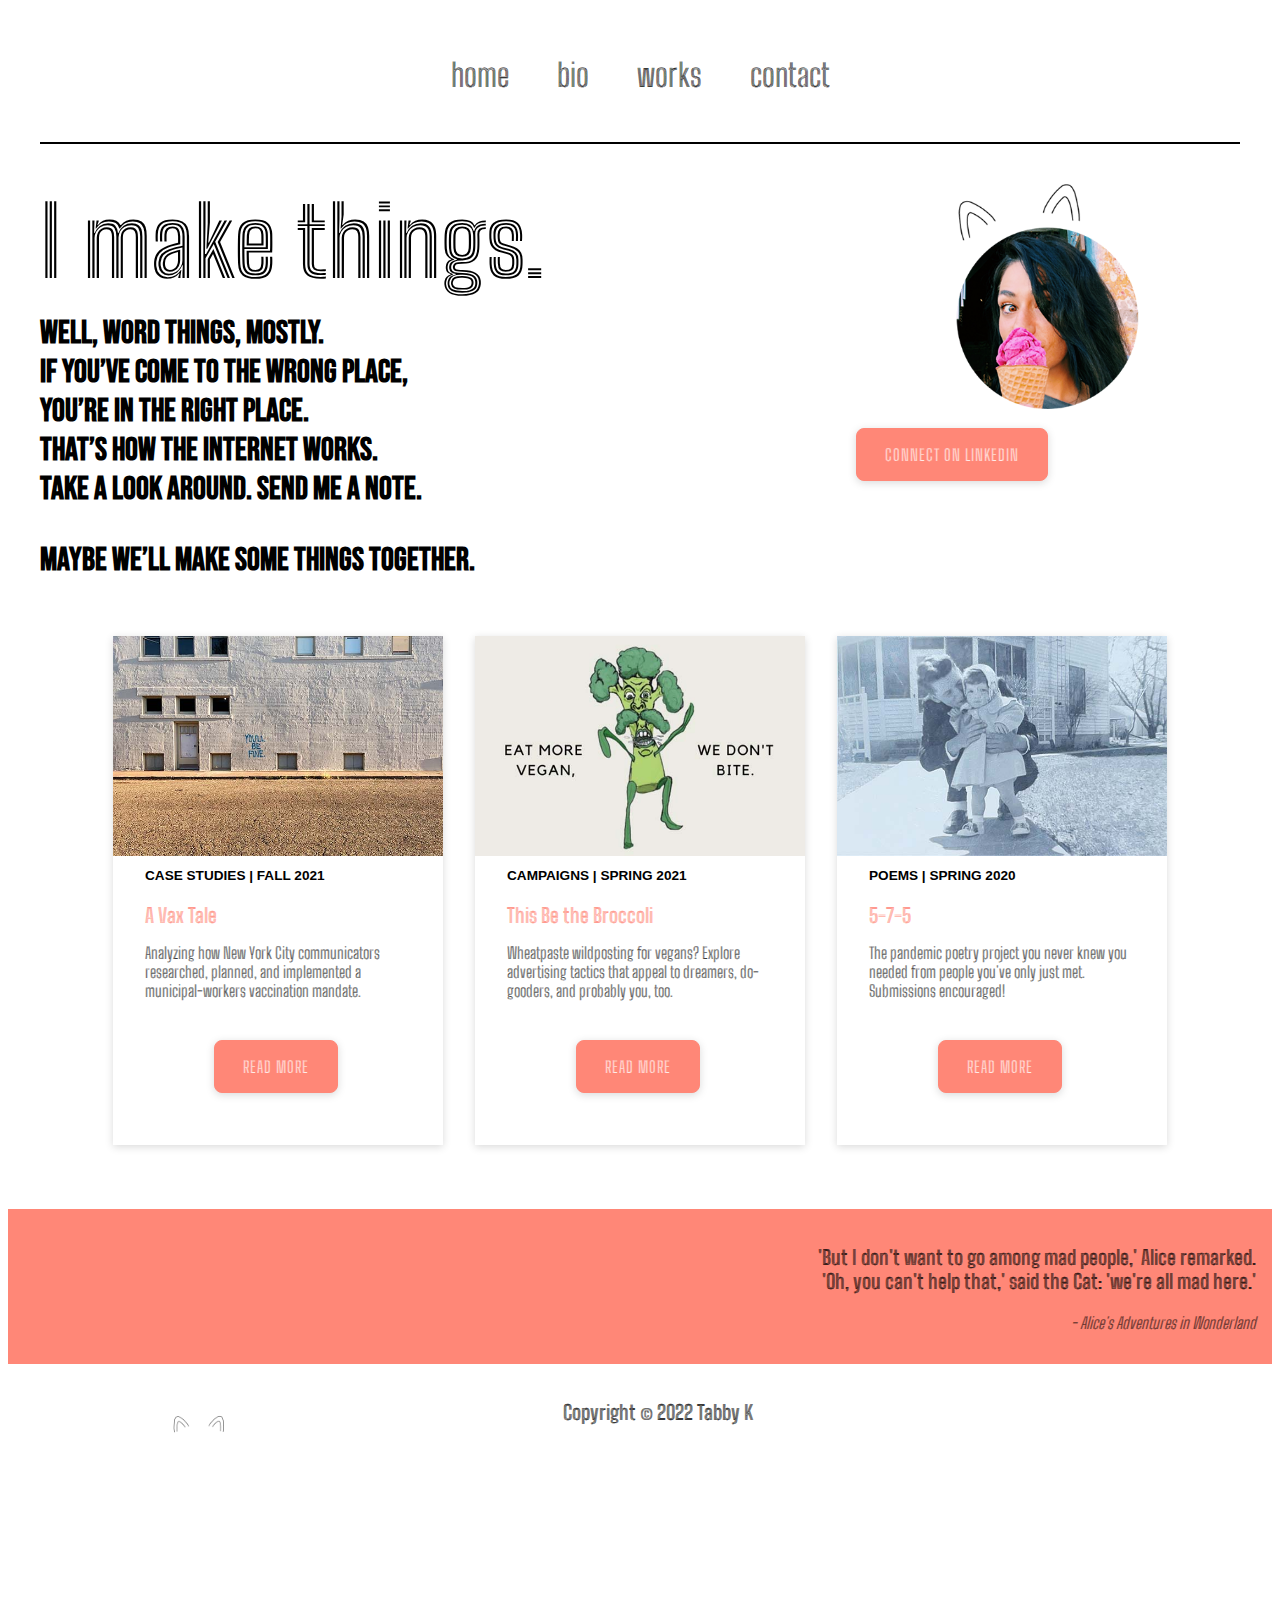
==== index.html @ b85fc355 "ini" ====
<!doctype html>
<html lang="en">
<head>
    <meta charset="UTF-8">
    <title>Tabby K | Home</title>

<!-- Fonts -->
        <link rel="preconnect" href="https://fonts.googleapis.com">
        <link rel="preconnect" href="https://fonts.gstatic.com" crossorigin>
        <link href="https://fonts.googleapis.com/css2?family=Bebas+Neue&family=Big+Shoulders+Inline+Text:wght@100;500&display=swap" rel="stylesheet">
        <link rel="stylesheet" href="css/final.css">

<!-- Global site tag (gtag.js) - Google Analytics -->
        <script async src="https://www.googletagmanager.com/gtag/js?id=G-5NVW3VZ8PC"></script>
        <script>
        window.dataLayer = window.dataLayer || [];
        function gtag(){dataLayer.push(arguments);}
        gtag('js', new Date());

        gtag('config', 'G-5NVW3VZ8PC');
        </script>
</head>

<body>
<div class="container">  
    
<!-- Navigation -->
    <nav>
        <ul>
            <li><a href="index.html">home</a></li>
            <li><a href="biography.html">bio</a></li>
            <li><a href="works.html">works</a></li>
            <li><a href="contact.html">contact</a></li>
        </ul>
    </nav>

<!-- Page Intro -->
    <section class="col-span-8">
      <p><h1>I make things.</h1></p>
      <p><h2>Well, word things, mostly.<br>
        If you’ve come to the wrong place,<br> 
        you’re in the right place.<br>
        That’s how the internet works.<br> 
        Take a look around. Send me a note.<h2></p>
      
        <p><h2>Maybe we’ll make some things together.</h2></p>
    </section>

<!-- Intro Image-->
    <aside class="col-span-4">
      <p><img src="images/home_cat_ears.png" alt="Ice Cream Portrait"></p>
        <p><a href="https://www.linkedin.com/in/tabbyk/" target="_blank" class="button">  Connect on LinkedIn</a></p>
    </aside>

<!-- Featured Work -->
<section class="rotating-section">
    <div class="card">
        <img src="images/home_befine.jpg" alt="We'll Be Fine - graffiti">
        <h4 class="card-mini-text">Case Studies | Fall 2021</h4>
        <h3 class="card-title">A Vax Tale</h3>
        <p class="card-text">Analyzing how New York City communicators researched, planned, and implemented a municipal-workers vaccination mandate.<p>
       <a href="documents/1-12 - A Vax Tale - Case Study.pdf" class="button"> Read More</a>
    </div>

    <div class="card">
        <img src="images/home_brocc.jpg" alt="Angry Broccoli">
        <h4 class="card-mini-text">Campaigns | Spring 2021</h4>
        <h3 class="card-title">This Be the Broccoli</h3>
        <p class="card-text">Wheatpaste wildposting for vegans? Explore advertising tactics that appeal to dreamers, do-gooders, and probably you, too.<p>
        <a href="documents/Final Project - Rutabagas.pdf" class="button"> Read More</a>
    </div>

    <div class="card">
        <img src="images/home_mombaby.jpg" alt="Mom Baby">
        <h4 class="card-mini-text">Poems | Spring 2020</h4>
        <h3 class="card-title">5-7-5</h3>
        <p class="card-text">The pandemic poetry project
            you never knew you needed from people you've only just met. Submissions encouraged!<p>
        <a href="#" class="button"> Read More</a>
    </div>
</section>
</div><!--container closes-->

<!-- Quote -->
<div class="container-lg">
    <section>
        <p><h3>'But I don't want to go among mad people,' Alice remarked.<br>
            'Oh, you can't help that,' said the Cat: 'we're all mad here.'</h3></p>
        <p><em>- Alice's Adventures in Wonderland</em></p>
    </section>
</div><!--container closes-->

<!-- Footer -->
<div class="footer-container">
    <div class="footer">
        <a href="index.html">
            <img src="images/kat.png" alt="Cat Ears Logo" style="width:100px;height:100px;">
        </a>
    <div class="footer">
    
    <div class="footer-heading footer-1">
            <h3>Copyright © 2022 Tabby K</h3>
    </div>
</div><!--container closes-->
</body>
</html>
---- css/final.css ----
:root {
    --primary-color: #FF8777;
    --second-color: #000000;
    --neutral-grey: #767676;
    --neutral-light: #ffffff;
}
*{
    box-sizing: border-box;
    font-family: 'Bebas Neue', cursive;
    font-family: 'Big Shoulders Inline Text', cursive;
}
body {
    margin: 0.5;
    }
header {
    background-color:var(--neutral-grey);
    color: var(--second-color);
    padding: 2rem;
    font-family: 'Big Shoulders Inline Text', cursive;
    font-size: 2.5rem;
    }
h1 {
font-size: 6rem;
font-family: 'Big Shoulders Inline Text', cursive;
display:inline; 
}
h2 {
font-size: 2rem;
font-family: 'Bebas Neue', cursive;
display:inline; 
}
h3 {
font-size: 1.25rem;
}
h4 {
font-size: .85rem;
font-family: Arial, Helvetica, sans-serif;
text-transform: uppercase
}
h5 {
    font-size: 1rem;
    font-family: Arial, Helvetica, sans-serif;
    }
img {
    max-width: 100%;
}
a:link, a:visited {
    color:black;
    text-decoration: none;
}
.adjust-line-height {
    line-height: .5rem;
  }

/****** Layout ******/
.container > * {
    grid-column: span 12;
}
.container {
    background-color: white;
    display: grid;
    gap: 1.5rem;
    grid-template-columns: repeat(12, 1fr);
    margin: 0 auto;
    width: min(95%, 75rem);
}
.flex-container {
    @media (min-width: 56.25em){
      display: flex;  
    }
  }
.container-lg > * {
    grid-column: span 12;
    background-color: var(--primary-color);
    padding: 1rem;
    margin-top: 3rem;
    text-align: right;
}
.footer-container {
    background-color: var(--neutral-light);
    padding: 1rem;
}
.footer {
    width:  80%;
    height: 40vh;
    background-color: var(--neutral-light);
    color: var(--second-color);
    display: flex;
    justify-content:center;
    flex: wrap;
    margin: 0 auto;
}
.footer-heading{
    display: flex;
    flex-direction: column;
    margin-right: 4rem;
}
.footer-heading h3 {
    margin-bottom: 2rem;
}
.footer-heading a {
    color: var(--second-color);
    text-decoration: none;
    margin-bottom: 0.5rem;
}
.footer-heading a:hover {
    color: var(--primary-color);
    transition: 0.3s ease-out;
}
.row {
    display: flex;
    flex-wrap: wrap;
    padding: 0 4px;
  }
.column {
    flex: 25%;
    max-width: 25%;
    padding: 0 4px;
  } 
.column img {
    margin-top: 8px;
    vertical-align: middle;
    width: 100%;
  }
  
/****** Navigation Using Flexbox ******/
nav{
    background-color: white;
    padding: 2rem 3rem;
    display: flex;
    justify-content: center;
    position: sticky;
    top: 0;
    border-bottom-style: solid;
    border-bottom-color: var(--second-color);
    border-bottom-width: .125rem;
}
nav ul {
    margin: 0;
    padding: 0;
    list-style: none;
    display: flex;
    flex-flow: row wrap;
}
nav li{
    margin:0 0.5rem;
}
nav a:link, nav a:visited {
    color: black;
    text-decoration: none;
    font-size: 2rem;
    padding: 1rem;
    display: block;
}
nav a:hover {
    background-color: white;
    color: var(--primary-color);
}

/****** Components ******/
.button:link, .button:visited {
    display: inline-block;
    text-align: center;
    text-decoration: none;
    color: var(--neutral-light);
    background-color:var(--primary-color);
    padding: 1rem 1.75rem;
    text-transform: uppercase;
    letter-spacing: 1px;
    border-radius: .5rem;
    border: 1px solid var(--primary-color);
    box-shadow: 0 .125rem .5rem rgba(0, 0, 0, .15);
    margin: 0 .25rem .25rem 0;
    transition: 0.5s ease-in-out;
    margin-top: auto;
    align-self: flex-start;
}
.button:hover {
    background-color: transparent;
    color: var(--second-color);
}
.card {
    text-align: center;
    margin: 1rem;
    padding-bottom: 2rem;
    box-shadow: 0 .125rem .5rem rgba(0, 0, 0, .15);
    display: flex;
    flex-direction: column;
}
.card-title {
    margin: 0.75rem 0 0 0;
    padding: 0 2rem 0.5rem;
    text-align: left;
    color: var(--primary-color);
}
.card-mini-text {
    margin: 0.75rem 0 0 0;
    padding: 0 2rem 0.5rem;
    text-transform: uppercase;
    text-align: left;
}
.card-text {
    margin: 0.5rem 0 1rem 0;
    padding: 0 2rem 0.5rem; 
    text-align: left;   
}
.contact-title{
    margin-top: 6rem;
    color: var(--primary-color);
    text-transform: uppercase;
    transition: all 4s ease-in-out;
    text-align: center;
}
form{
    text-align: center;
    margin-top: 3rem;
    transition: all 4s ease-in-out;
}
.form-control{
    width: 35rem;
    background: transparent;
    border: .05rem solid;
    outline: .05rem solid;
    border-bottom: .5rem var(--neutral-grey);
    color: var(--neutral-grey);
    font-size: 1rem;
    margin-bottom: 1rem;
}
input{
    height: 3rem;  
}
form .submit{
    display: inline-block;
    text-align: center;
    text-decoration: none;
    color: var(--neutral-light);
    background-color:var(--primary-color);
    padding: 1rem 1.75rem;
    text-transform: uppercase;
    letter-spacing: 1px;
    border-radius: .5rem;
    border: 1px solid var(--primary-color);
    box-shadow: 0 .125rem .5rem rgba(0, 0, 0, .15);
    margin: 0 .25rem .25rem 0;
    transition: 0.5s ease-in-out;
    margin-top: auto;
    align-self: flex-start;
}
form .submit:hover{
    background-color: transparent;
    color: var(--second-color);
}
.element {
    background-image: url();
  } 
.element:hover {
    background-image: url(your-image-hover-version.png);
  }
/* Desktop Layout*/
@media screen and (min-width: 40rem) {
    .col-span-8 {
        grid-column: span 8;
    }
    .col-span-4 {
        grid-column: span 4;
        margin: 0;
    }
    .rotating-section {
        display: flex;
        justify-content: center;
        flex-flow: row wrap;
    }
    .card {
    flex-basis: 27.5%;
    }
}
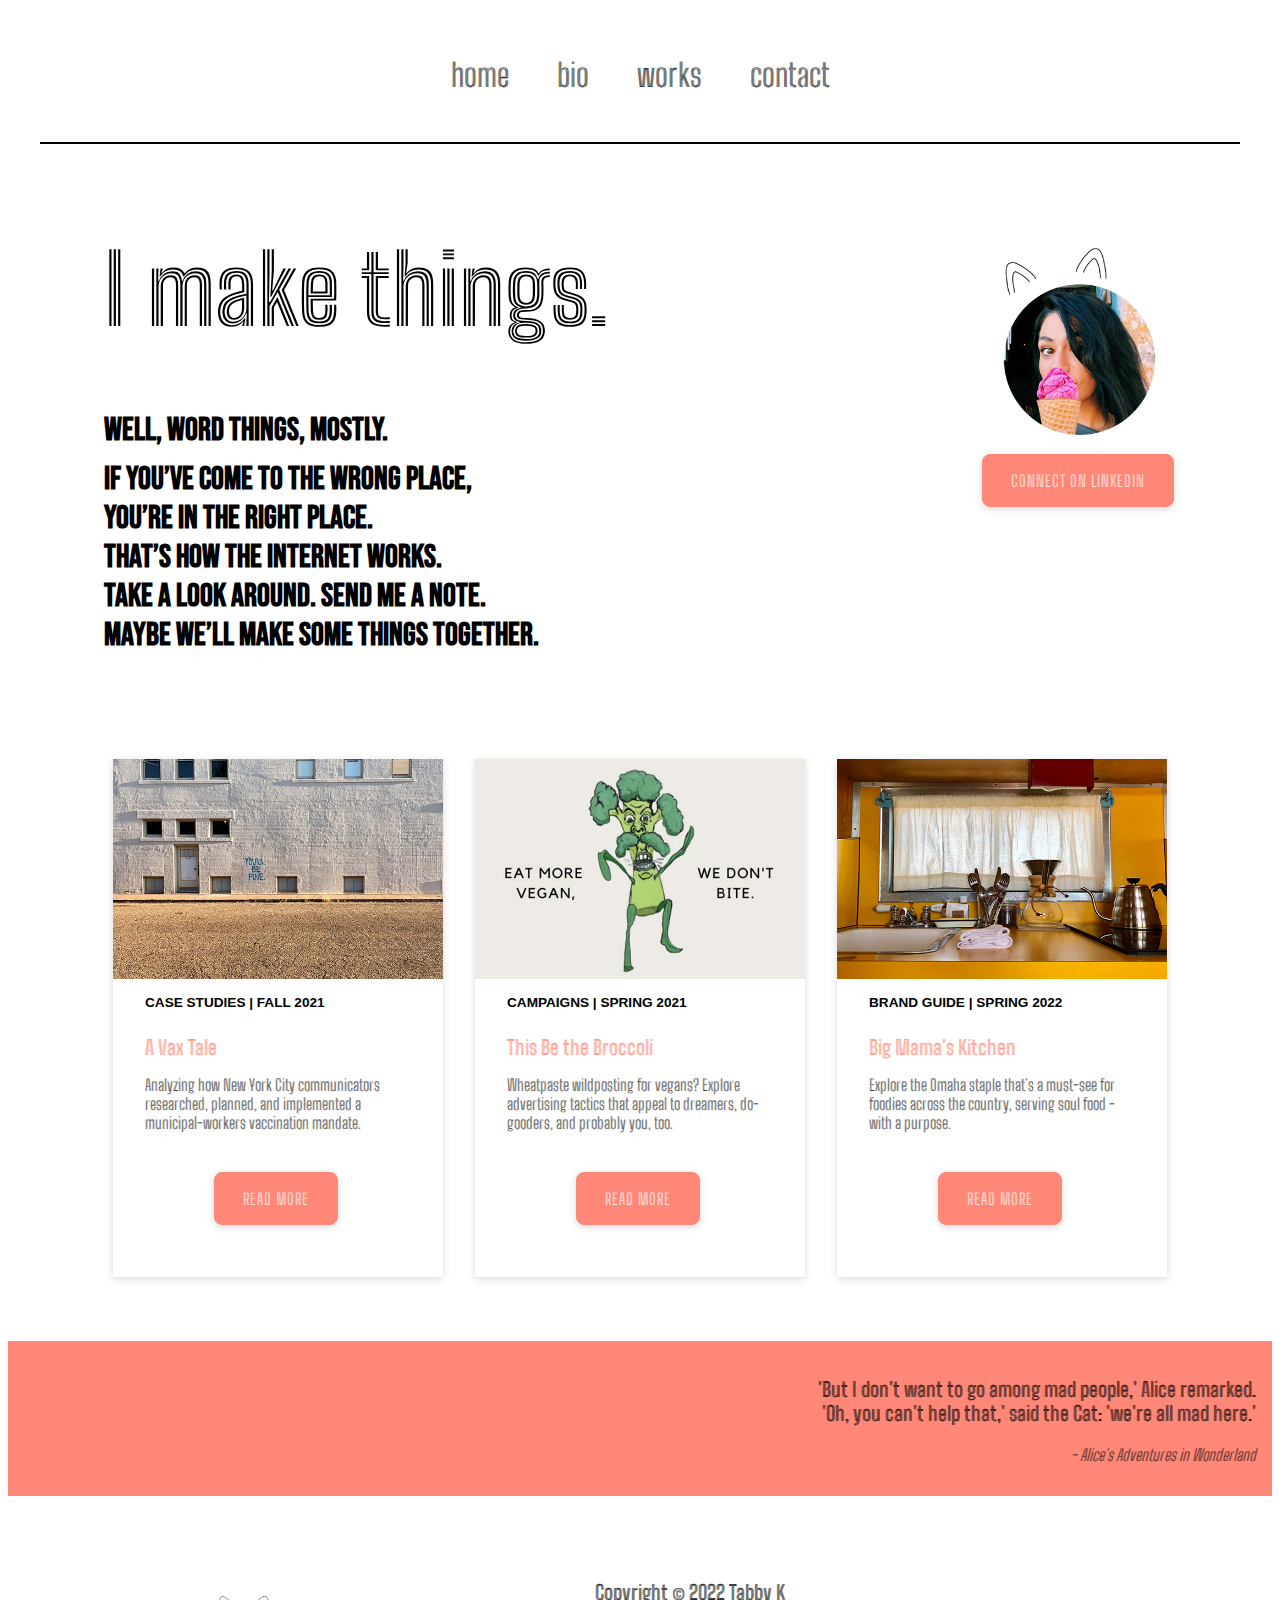
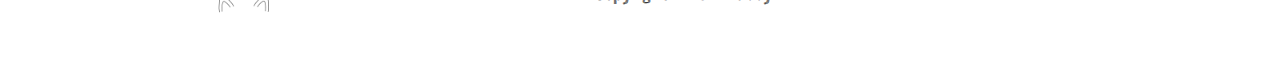
==== commit 4bdc65ba: "Updates" ====
--- a/index.html
+++ b/index.html
@@ -35,21 +35,21 @@
     </nav>
 
 <!-- Page Intro -->
-    <section class="col-span-8">
-      <p><h1>I make things.</h1></p>
-      <p><h2>Well, word things, mostly.<br>
+    <section class="col-span-8 spacer">
+      <h1>I make things.<br></h1>
+      <h2>Well, word things, mostly.<br>
         If you’ve come to the wrong place,<br> 
         you’re in the right place.<br>
         That’s how the internet works.<br> 
-        Take a look around. Send me a note.<h2></p>
+        Take a look around. Send me a note.<br><h2>
       
-        <p><h2>Maybe we’ll make some things together.</h2></p>
+        <h2>Maybe we’ll make some things together.</h2>
     </section>
 
 <!-- Intro Image-->
-    <aside class="col-span-4">
+    <aside class="col-span-4 center spacer">
       <p><img src="images/home_cat_ears.png" alt="Ice Cream Portrait"></p>
-        <p><a href="https://www.linkedin.com/in/tabbyk/" target="_blank" class="button">  Connect on LinkedIn</a></p>
+        <p><a href="https://www.linkedin.com/in/tabbyk/" target="_blank" class="button"> Connect on LinkedIn</a></p>
     </aside>
 
 <!-- Featured Work -->
@@ -59,7 +59,7 @@
         <h4 class="card-mini-text">Case Studies | Fall 2021</h4>
         <h3 class="card-title">A Vax Tale</h3>
         <p class="card-text">Analyzing how New York City communicators researched, planned, and implemented a municipal-workers vaccination mandate.<p>
-       <a href="documents/1-12 - A Vax Tale - Case Study.pdf" class="button"> Read More</a>
+       <a href="documents/1-12 - A Vax Tale - Case Study.pdf" target="_blank" class="button"> Read More</a>
     </div>
 
     <div class="card">
@@ -67,16 +67,15 @@
         <h4 class="card-mini-text">Campaigns | Spring 2021</h4>
         <h3 class="card-title">This Be the Broccoli</h3>
         <p class="card-text">Wheatpaste wildposting for vegans? Explore advertising tactics that appeal to dreamers, do-gooders, and probably you, too.<p>
-        <a href="documents/Final Project - Rutabagas.pdf" class="button"> Read More</a>
+        <a href="documents/Final Project - Rutabagas.pdf" target="_blank" class="button"> Read More</a>
     </div>
 
     <div class="card">
-        <img src="images/home_mombaby.jpg" alt="Mom Baby">
-        <h4 class="card-mini-text">Poems | Spring 2020</h4>
-        <h3 class="card-title">5-7-5</h3>
-        <p class="card-text">The pandemic poetry project
-            you never knew you needed from people you've only just met. Submissions encouraged!<p>
-        <a href="#" class="button"> Read More</a>
+        <img src="images/kitchen.jpg" alt="Yellow Kitchen">
+        <h4 class="card-mini-text">Brand Guide | Spring 2022</h4>
+        <h3 class="card-title">Big Mama's Kitchen</h3>
+        <p class="card-text"> Explore the Omaha staple that's a must-see for foodies across the country, serving soul food - with a purpose.<p>
+        <a href="documents/BMK - Final Project - B&B.pdf" target="_blank" class="button"> Read More</a>
     </div>
 </section>
 </div><!--container closes-->
@@ -84,23 +83,22 @@
 <!-- Quote -->
 <div class="container-lg">
     <section>
-        <p><h3>'But I don't want to go among mad people,' Alice remarked.<br>
-            'Oh, you can't help that,' said the Cat: 'we're all mad here.'</h3></p>
+        <h3>'But I don't want to go among mad people,' Alice remarked.<br>
+            'Oh, you can't help that,' said the Cat: 'we're all mad here.'</h3>
         <p><em>- Alice's Adventures in Wonderland</em></p>
     </section>
 </div><!--container closes-->
 
 <!-- Footer -->
-<div class="footer-container">
+<div class="footer-container spacer">
     <div class="footer">
         <a href="index.html">
             <img src="images/kat.png" alt="Cat Ears Logo" style="width:100px;height:100px;">
         </a>
     <div class="footer">
-    
     <div class="footer-heading footer-1">
             <h3>Copyright © 2022 Tabby K</h3>
-    </div>
+</div>
 </div><!--container closes-->
 </body>
 </html>--- a/css/final.css
+++ b/css/final.css
@@ -35,7 +35,8 @@
 h4 {
 font-size: .85rem;
 font-family: Arial, Helvetica, sans-serif;
-text-transform: uppercase
+text-transform: uppercase;
+line-height: 1.5rem
 }
 h5 {
     font-size: 1rem;
@@ -70,7 +71,7 @@
     }
   }
 .container-lg > * {
-    grid-column: span 12;
+    grid-column: span 100%;
     background-color: var(--primary-color);
     padding: 1rem;
     margin-top: 3rem;
@@ -82,7 +83,7 @@
 }
 .footer {
     width:  80%;
-    height: 40vh;
+    height: 3rem;
     background-color: var(--neutral-light);
     color: var(--second-color);
     display: flex;
@@ -90,7 +91,7 @@
     flex: wrap;
     margin: 0 auto;
 }
-.footer-heading{
+.footer-heading {
     display: flex;
     flex-direction: column;
     margin-right: 4rem;
@@ -122,6 +123,15 @@
     vertical-align: middle;
     width: 100%;
   }
+.center {
+    text-align: center
+}
+.buttonwidth100 {
+    width: 100%;
+}
+.spacer {
+    padding: 4rem 0 4rem 4rem;
+}
   
 /****** Navigation Using Flexbox ******/
 nav{
@@ -256,6 +266,7 @@
 .element:hover {
     background-image: url(your-image-hover-version.png);
   }
+
 /* Desktop Layout*/
 @media screen and (min-width: 40rem) {
     .col-span-8 {
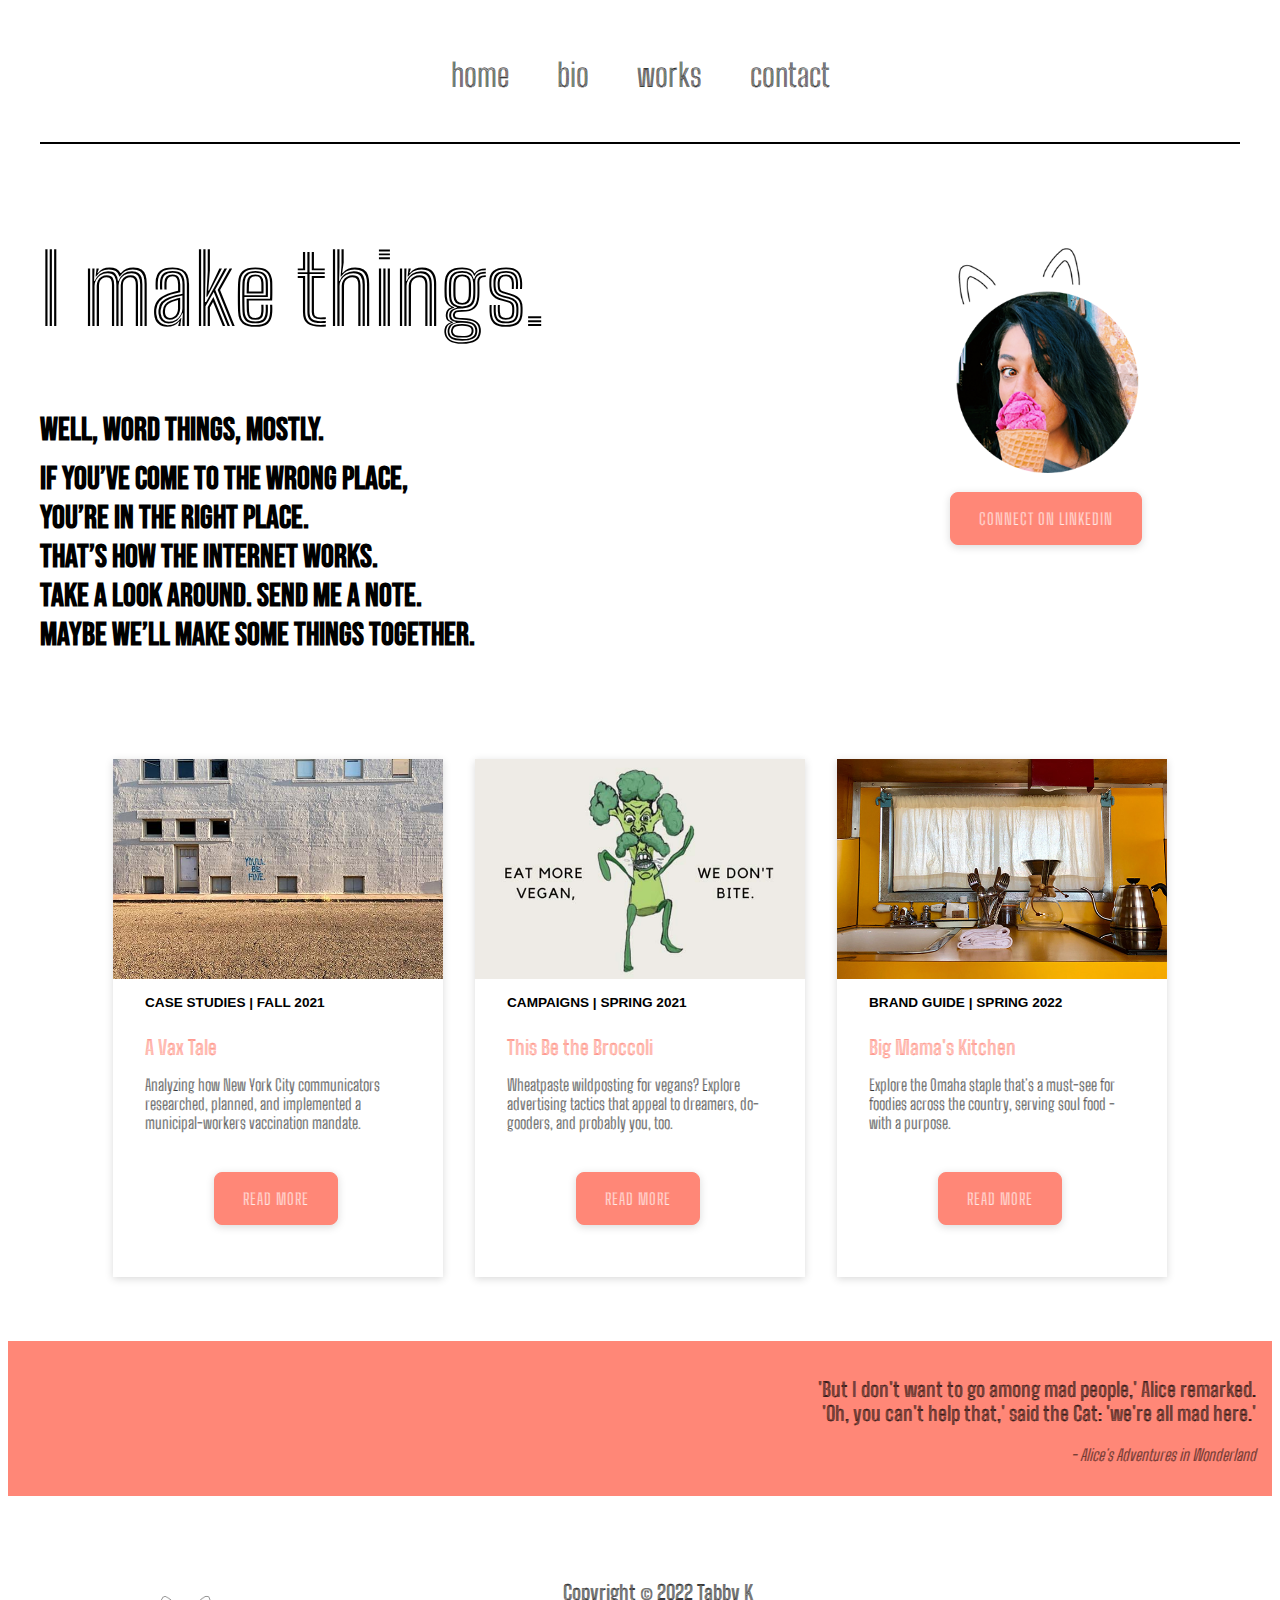
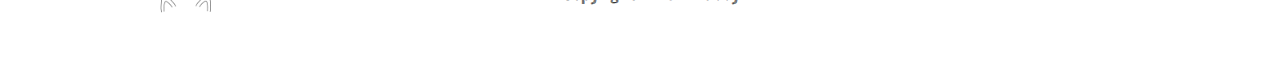
==== commit bfd3359a: "U17" ====
--- a/index.html
+++ b/index.html
@@ -41,9 +41,8 @@
         If you’ve come to the wrong place,<br> 
         you’re in the right place.<br>
         That’s how the internet works.<br> 
-        Take a look around. Send me a note.<br><h2>
-      
-        <h2>Maybe we’ll make some things together.</h2>
+        Take a look around. Send me a note.<br>
+        Maybe we’ll make some things together.</h2>
     </section>
 
 <!-- Intro Image-->
@@ -58,25 +57,19 @@
         <img src="images/home_befine.jpg" alt="We'll Be Fine - graffiti">
         <h4 class="card-mini-text">Case Studies | Fall 2021</h4>
         <h3 class="card-title">A Vax Tale</h3>
-        <p class="card-text">Analyzing how New York City communicators researched, planned, and implemented a municipal-workers vaccination mandate.<p>
-       <a href="documents/1-12 - A Vax Tale - Case Study.pdf" target="_blank" class="button"> Read More</a>
-    </div>
+        <p class="card-text">Analyzing how New York City communicators researched, planned, and implemented a municipal-workers vaccination mandate.<p><a href="documents/vaxtale.pdf" target="_blank" class="button">Read More</a></div>
 
     <div class="card">
         <img src="images/home_brocc.jpg" alt="Angry Broccoli">
         <h4 class="card-mini-text">Campaigns | Spring 2021</h4>
         <h3 class="card-title">This Be the Broccoli</h3>
-        <p class="card-text">Wheatpaste wildposting for vegans? Explore advertising tactics that appeal to dreamers, do-gooders, and probably you, too.<p>
-        <a href="documents/Final Project - Rutabagas.pdf" target="_blank" class="button"> Read More</a>
-    </div>
+        <p class="card-text">Wheatpaste wildposting for vegans? Explore advertising tactics that appeal to dreamers, do-gooders, and probably you, too.<p><a href="documents/rutabagas.pdf" target="_blank" class="button">Read More</a></div>
 
     <div class="card">
         <img src="images/kitchen.jpg" alt="Yellow Kitchen">
         <h4 class="card-mini-text">Brand Guide | Spring 2022</h4>
         <h3 class="card-title">Big Mama's Kitchen</h3>
-        <p class="card-text"> Explore the Omaha staple that's a must-see for foodies across the country, serving soul food - with a purpose.<p>
-        <a href="documents/BMK - Final Project - B&B.pdf" target="_blank" class="button"> Read More</a>
-    </div>
+        <p class="card-text"> Explore the Omaha staple that's a must-see for foodies across the country, serving soul food - with a purpose.<p><a href="documents/bmk.pdf" target="_blank" class="button">Read More</a></div>
 </section>
 </div><!--container closes-->
 
@@ -98,7 +91,7 @@
     <div class="footer">
     <div class="footer-heading footer-1">
             <h3>Copyright © 2022 Tabby K</h3>
-</div>
+</div></div></div>
 </div><!--container closes-->
 </body>
 </html>--- a/css/final.css
+++ b/css/final.css
@@ -10,7 +10,7 @@
     font-family: 'Big Shoulders Inline Text', cursive;
 }
 body {
-    margin: 0.5;
+    margin: 0.5rem;
     }
 header {
     background-color:var(--neutral-grey);
@@ -68,10 +68,10 @@
 .flex-container {
     @media (min-width: 56.25em){
       display: flex;  
-    }
-  }
+}
+}
 .container-lg > * {
-    grid-column: span 100%;
+    grid-column: span 12;
     background-color: var(--primary-color);
     padding: 1rem;
     margin-top: 3rem;
@@ -88,7 +88,6 @@
     color: var(--second-color);
     display: flex;
     justify-content:center;
-    flex: wrap;
     margin: 0 auto;
 }
 .footer-heading {
@@ -130,7 +129,7 @@
     width: 100%;
 }
 .spacer {
-    padding: 4rem 0 4rem 4rem;
+    padding: 4rem 0 4rem 0;
 }
   
 /****** Navigation Using Flexbox ******/
